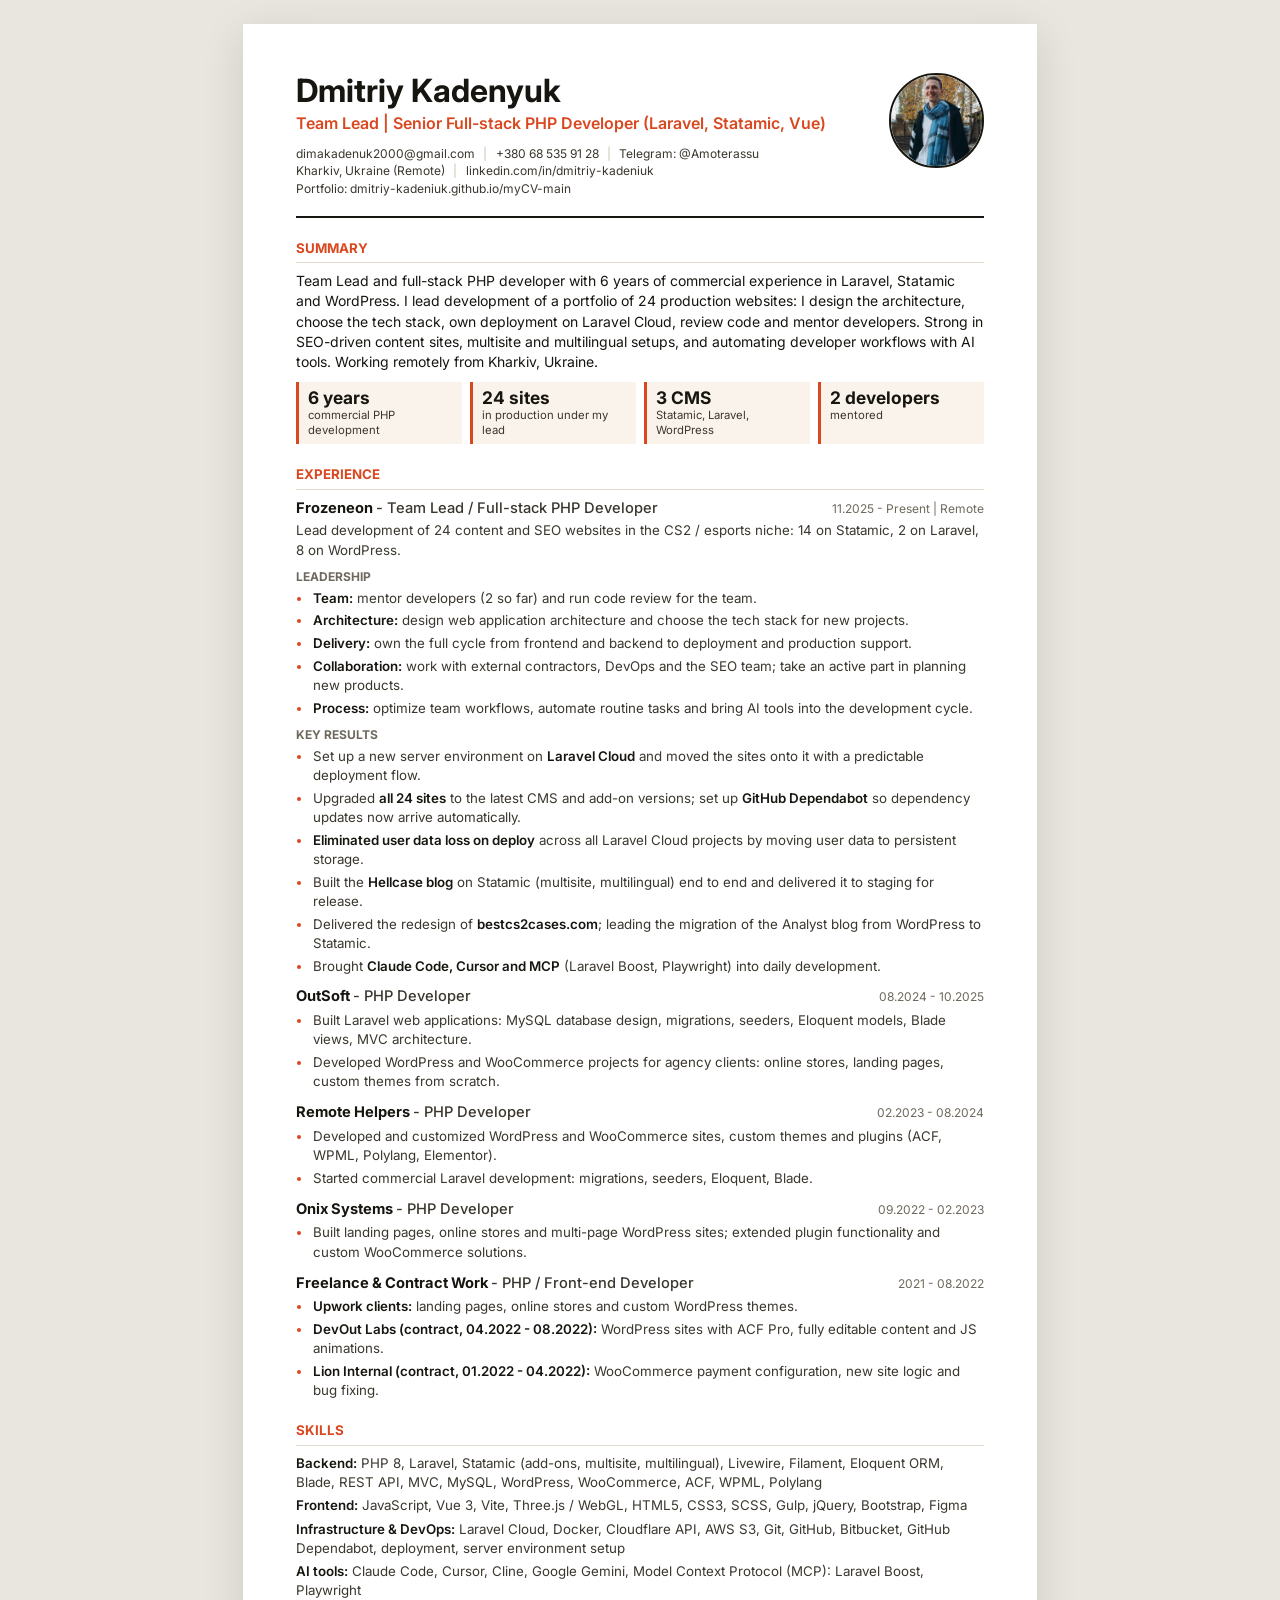
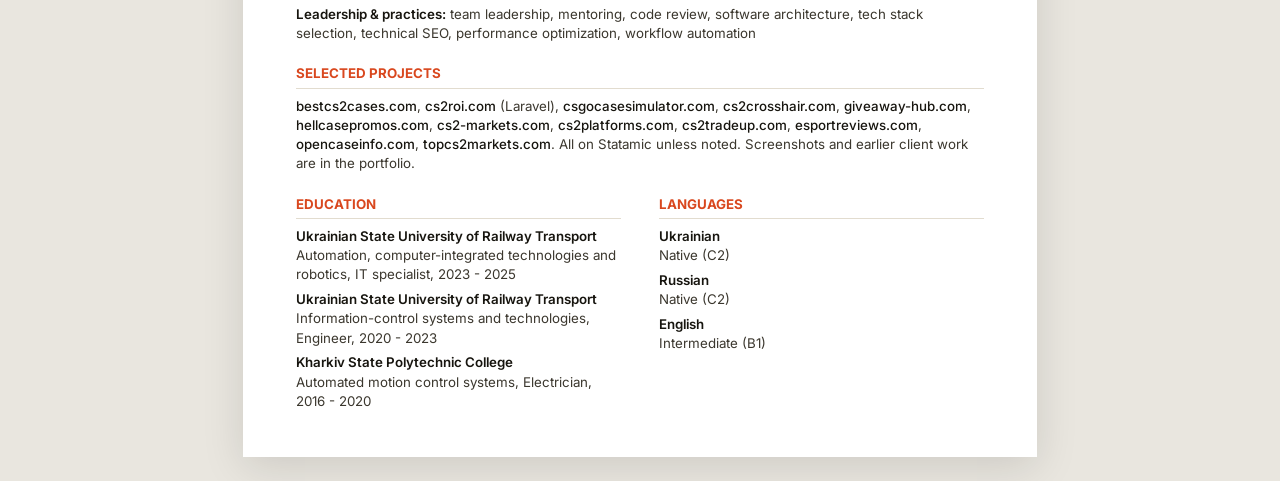
==== cv.html @ c6515e64 "update" ====
<!DOCTYPE html>
<html lang="en">

<head>
    <meta charset="UTF-8">
    <meta name="viewport" content="width=device-width, initial-scale=1.0">
    <meta name="robots" content="noindex">
    <title>Dmitriy Kadenyuk - CV</title>
    <!-- Source for dmitriy-kadeniuk_cv.pdf: one column, plain text, standard section names (ATS / AI friendly) -->
    <link rel="preconnect" href="https://fonts.googleapis.com">
    <link rel="preconnect" href="https://fonts.gstatic.com" crossorigin>
    <link href="https://fonts.googleapis.com/css2?family=Inter:wght@400;500;600;700&display=swap" rel="stylesheet">
    <style>
        @page { size: A4; margin: 13mm 14mm 12mm; }

        :root {
            --ink: #17150f;
            --ink-2: #3b372e;
            --muted: #6f695d;
            --line: #e2dccf;
            --accent: #d9481f;
            --soft: #faf3ec;
        }

        * { box-sizing: border-box; margin: 0; padding: 0; }

        html { background: #e9e6df; }

        body {
            font-family: "Inter", Arial, Helvetica, sans-serif;
            font-size: 10pt;
            line-height: 1.45;
            color: var(--ink);
            -webkit-print-color-adjust: exact;
            print-color-adjust: exact;
        }

        .page {
            width: 210mm;
            min-height: 297mm;
            margin: 24px auto;
            padding: 13mm 14mm 12mm;
            background: #fff;
            box-shadow: 0 10px 40px rgba(0, 0, 0, .12);
        }

        a { color: inherit; text-decoration: none; }
        ul { list-style: none; }

        /* Header */
        /* No position:relative/absolute anywhere: Chrome emits positioned layers out of reading order in PDFs */
        header { padding-bottom: 5mm; border-bottom: 2pt solid var(--ink); display: flow-root; }
        h1 { font-size: 24pt; line-height: 1.1; font-weight: 700; }
        .title { font-size: 12pt; font-weight: 600; color: var(--accent); margin-top: 3pt; }
        .contacts { margin-top: 7pt; font-size: 9pt; color: var(--ink-2); }
        .contacts span { white-space: nowrap; }
        .contacts i { font-style: normal; color: #c9c1b1; margin: 0 4pt; }
        .photo {
            float: right; margin-left: 8mm;
            width: 25mm; height: 25mm; border-radius: 50%;
            object-fit: cover; object-position: center 25%;
            border: 1.5pt solid var(--ink);
        }

        /* Sections */
        section { margin-top: 5.5mm; }
        h2 {
            font-size: 10pt; font-weight: 700; text-transform: uppercase;
            color: var(--accent); padding-bottom: 3pt; margin-bottom: 6pt;
            border-bottom: 0.75pt solid var(--line);
            break-after: avoid;
        }
        p { color: var(--ink-2); }

        .summary { font-size: 10.5pt; color: var(--ink); }

        /* Highlight strip */
        .highlights { display: flex; gap: 6pt; margin-top: 7pt; }
        .highlights li {
            flex: 1; background: var(--soft); border-left: 2.5pt solid var(--accent);
            padding: 5pt 7pt; font-size: 8.5pt; color: var(--ink-2); line-height: 1.3;
        }
        .highlights b { display: block; font-size: 13pt; color: var(--ink); line-height: 1.15; }

        /* Bullets */
        .bullets { list-style: disc; padding-left: 12pt; }
        .bullets li { margin-top: 2.5pt; color: var(--ink-2); padding-left: 1pt; }
        .bullets li::marker { color: var(--accent); }
        .bullets b { color: var(--ink); font-weight: 600; }

        /* Jobs */
        .job { margin-top: 8pt; break-inside: avoid; }
        .job:first-of-type { margin-top: 0; }
        .job__head { display: flex; justify-content: space-between; align-items: baseline; gap: 10pt; }
        .job h3 { font-size: 11pt; font-weight: 700; }
        .job h3 .role { font-weight: 500; color: var(--ink-2); }
        .job__date { font-size: 9pt; color: var(--muted); white-space: nowrap; }
        .job > p { margin-top: 2pt; }
        .sub { font-size: 9pt; font-weight: 700; text-transform: uppercase; color: var(--muted); margin-top: 6pt; }

        /* Skills */
        .skills li { margin-top: 3pt; color: var(--ink-2); }
        .skills b { color: var(--ink); font-weight: 600; }

        /* Two small columns at the end: each column is a complete block, so reading order stays intact */
        .cols { display: flex; gap: 10mm; }
        .cols > section { flex: 1; }
        .edu li { margin-top: 4pt; color: var(--ink-2); }
        .edu b { display: block; color: var(--ink); font-weight: 600; }

        .projects { color: var(--ink-2); }
        .projects a { color: var(--ink); font-weight: 500; }

        @media print {
            html { background: #fff; }
            .page { width: auto; min-height: 0; margin: 0; padding: 0; box-shadow: none; }
        }
    </style>
</head>

<body>
    <div class="page">
        <header>
            <img class="photo" src="assets/img/my1.jpg" alt="">
            <h1>Dmitriy Kadenyuk</h1>
            <div class="title">Team Lead | Senior Full-stack PHP Developer (Laravel, Statamic, Vue)</div>
            <div class="contacts">
                <span><a href="mailto:dimakadenuk2000@gmail.com">dimakadenuk2000@gmail.com</a></span> <i>|</i>
                <span><a href="tel:+380685359128">+380 68 535 91 28</a></span> <i>|</i>
                <span><a href="https://t.me/Amoterassu">Telegram: @Amoterassu</a></span>
                <br>
                <span>Kharkiv, Ukraine (Remote)</span> <i>|</i>
                <span><a href="https://www.linkedin.com/in/dmitriy-kadeniuk/">linkedin.com/in/dmitriy-kadeniuk</a></span>
                <br>
                <span><a href="https://dmitriy-kadeniuk.github.io/myCV-main/">Portfolio: dmitriy-kadeniuk.github.io/myCV-main</a></span>
            </div>
        </header>

        <section>
            <h2>Summary</h2>
            <p class="summary">
                Team Lead and full-stack PHP developer with 6 years of commercial experience in Laravel, Statamic and
                WordPress. I lead development of a portfolio of 24 production websites: I design the architecture,
                choose the tech stack, own deployment on Laravel Cloud, review code and mentor developers. Strong in
                SEO-driven content sites, multisite and multilingual setups, and automating developer workflows with
                AI tools. Working remotely from Kharkiv, Ukraine.
            </p>
            <ul class="highlights">
                <li><b>6 years</b>commercial PHP development</li>
                <li><b>24 sites</b>in production under my lead</li>
                <li><b>3 CMS</b>Statamic, Laravel, WordPress</li>
                <li><b>2 developers</b>mentored</li>
            </ul>
        </section>

        <section>
            <h2>Experience</h2>

            <div class="job">
                <div class="job__head">
                    <h3>Frozeneon <span class="role">- Team Lead / Full-stack PHP Developer</span></h3>
                    <span class="job__date">11.2025 - Present | Remote</span>
                </div>
                <p>Lead development of 24 content and SEO websites in the CS2 / esports niche: 14 on Statamic, 2 on
                    Laravel, 8 on WordPress.</p>

                <div class="sub">Leadership</div>
                <ul class="bullets">
                    <li><b>Team:</b> mentor developers (2 so far) and run code review for the team.</li>
                    <li><b>Architecture:</b> design web application architecture and choose the tech stack for new projects.</li>
                    <li><b>Delivery:</b> own the full cycle from frontend and backend to deployment and production support.</li>
                    <li><b>Collaboration:</b> work with external contractors, DevOps and the SEO team; take an active part in planning new products.</li>
                    <li><b>Process:</b> optimize team workflows, automate routine tasks and bring AI tools into the development cycle.</li>
                </ul>

                <div class="sub">Key results</div>
                <ul class="bullets">
                    <li>Set up a new server environment on <b>Laravel Cloud</b> and moved the sites onto it with a predictable deployment flow.</li>
                    <li>Upgraded <b>all 24 sites</b> to the latest CMS and add-on versions; set up <b>GitHub Dependabot</b> so dependency updates now arrive automatically.</li>
                    <li><b>Eliminated user data loss on deploy</b> across all Laravel Cloud projects by moving user data to persistent storage.</li>
                    <li>Built the <b>Hellcase blog</b> on Statamic (multisite, multilingual) end to end and delivered it to staging for release.</li>
                    <li>Delivered the redesign of <b>bestcs2cases.com</b>; leading the migration of the Analyst blog from WordPress to Statamic.</li>
                    <li>Brought <b>Claude Code, Cursor and MCP</b> (Laravel Boost, Playwright) into daily development.</li>
                </ul>
            </div>

            <div class="job">
                <div class="job__head">
                    <h3>OutSoft <span class="role">- PHP Developer</span></h3>
                    <span class="job__date">08.2024 - 10.2025</span>
                </div>
                <ul class="bullets">
                    <li>Built Laravel web applications: MySQL database design, migrations, seeders, Eloquent models, Blade views, MVC architecture.</li>
                    <li>Developed WordPress and WooCommerce projects for agency clients: online stores, landing pages, custom themes from scratch.</li>
                </ul>
            </div>

            <div class="job">
                <div class="job__head">
                    <h3>Remote Helpers <span class="role">- PHP Developer</span></h3>
                    <span class="job__date">02.2023 - 08.2024</span>
                </div>
                <ul class="bullets">
                    <li>Developed and customized WordPress and WooCommerce sites, custom themes and plugins (ACF, WPML, Polylang, Elementor).</li>
                    <li>Started commercial Laravel development: migrations, seeders, Eloquent, Blade.</li>
                </ul>
            </div>

            <div class="job">
                <div class="job__head">
                    <h3>Onix Systems <span class="role">- PHP Developer</span></h3>
                    <span class="job__date">09.2022 - 02.2023</span>
                </div>
                <ul class="bullets">
                    <li>Built landing pages, online stores and multi-page WordPress sites; extended plugin functionality and custom WooCommerce solutions.</li>
                </ul>
            </div>

            <div class="job">
                <div class="job__head">
                    <h3>Freelance &amp; Contract Work <span class="role">- PHP / Front-end Developer</span></h3>
                    <span class="job__date">2021 - 08.2022</span>
                </div>
                <ul class="bullets">
                    <li><b>Upwork clients:</b> landing pages, online stores and custom WordPress themes.</li>
                    <li><b>DevOut Labs (contract, 04.2022 - 08.2022):</b> WordPress sites with ACF Pro, fully editable content and JS animations.</li>
                    <li><b>Lion Internal (contract, 01.2022 - 04.2022):</b> WooCommerce payment configuration, new site logic and bug fixing.</li>
                </ul>
            </div>
        </section>

        <section>
            <h2>Skills</h2>
            <ul class="skills">
                <li><b>Backend:</b> PHP 8, Laravel, Statamic (add-ons, multisite, multilingual), Livewire, Filament, Eloquent ORM, Blade, REST API, MVC, MySQL, WordPress, WooCommerce, ACF, WPML, Polylang</li>
                <li><b>Frontend:</b> JavaScript, Vue 3, Vite, Three.js / WebGL, HTML5, CSS3, SCSS, Gulp, jQuery, Bootstrap, Figma</li>
                <li><b>Infrastructure &amp; DevOps:</b> Laravel Cloud, Docker, Cloudflare API, AWS S3, Git, GitHub, Bitbucket, GitHub Dependabot, deployment, server environment setup</li>
                <li><b>AI tools:</b> Claude Code, Cursor, Cline, Google Gemini, Model Context Protocol (MCP): Laravel Boost, Playwright</li>
                <li><b>Leadership &amp; practices:</b> team leadership, mentoring, code review, software architecture, tech stack selection, technical SEO, performance optimization, workflow automation</li>
            </ul>
        </section>

        <section>
            <h2>Selected Projects</h2>
            <p class="projects">
                <a href="https://bestcs2cases.com/">bestcs2cases.com</a>,
                <a href="https://cs2roi.com/">cs2roi.com</a> (Laravel),
                <a href="https://csgocasesimulator.com/">csgocasesimulator.com</a>,
                <a href="https://cs2crosshair.com/">cs2crosshair.com</a>,
                <a href="https://giveaway-hub.com/">giveaway-hub.com</a>,
                <a href="https://hellcasepromos.com/">hellcasepromos.com</a>,
                <a href="https://cs2-markets.com/">cs2-markets.com</a>,
                <a href="https://cs2platforms.com/">cs2platforms.com</a>,
                <a href="https://cs2tradeup.com/">cs2tradeup.com</a>,
                <a href="https://esportreviews.com/">esportreviews.com</a>,
                <a href="https://opencaseinfo.com/">opencaseinfo.com</a>,
                <a href="https://topcs2markets.com/">topcs2markets.com</a>.
                All on Statamic unless noted. Screenshots and earlier client work are in the portfolio.
            </p>
        </section>

        <div class="cols">
            <section>
                <h2>Education</h2>
                <ul class="edu">
                    <li><b>Ukrainian State University of Railway Transport</b>Automation, computer-integrated technologies and robotics, IT specialist, 2023 - 2025</li>
                    <li><b>Ukrainian State University of Railway Transport</b>Information-control systems and technologies, Engineer, 2020 - 2023</li>
                    <li><b>Kharkiv State Polytechnic College</b>Automated motion control systems, Electrician, 2016 - 2020</li>
                </ul>
            </section>
            <section>
                <h2>Languages</h2>
                <ul class="edu">
                    <li><b>Ukrainian</b>Native (C2)</li>
                    <li><b>Russian</b>Native (C2)</li>
                    <li><b>English</b>Intermediate (B1)</li>
                </ul>
            </section>
        </div>
    </div>
</body>

</html>
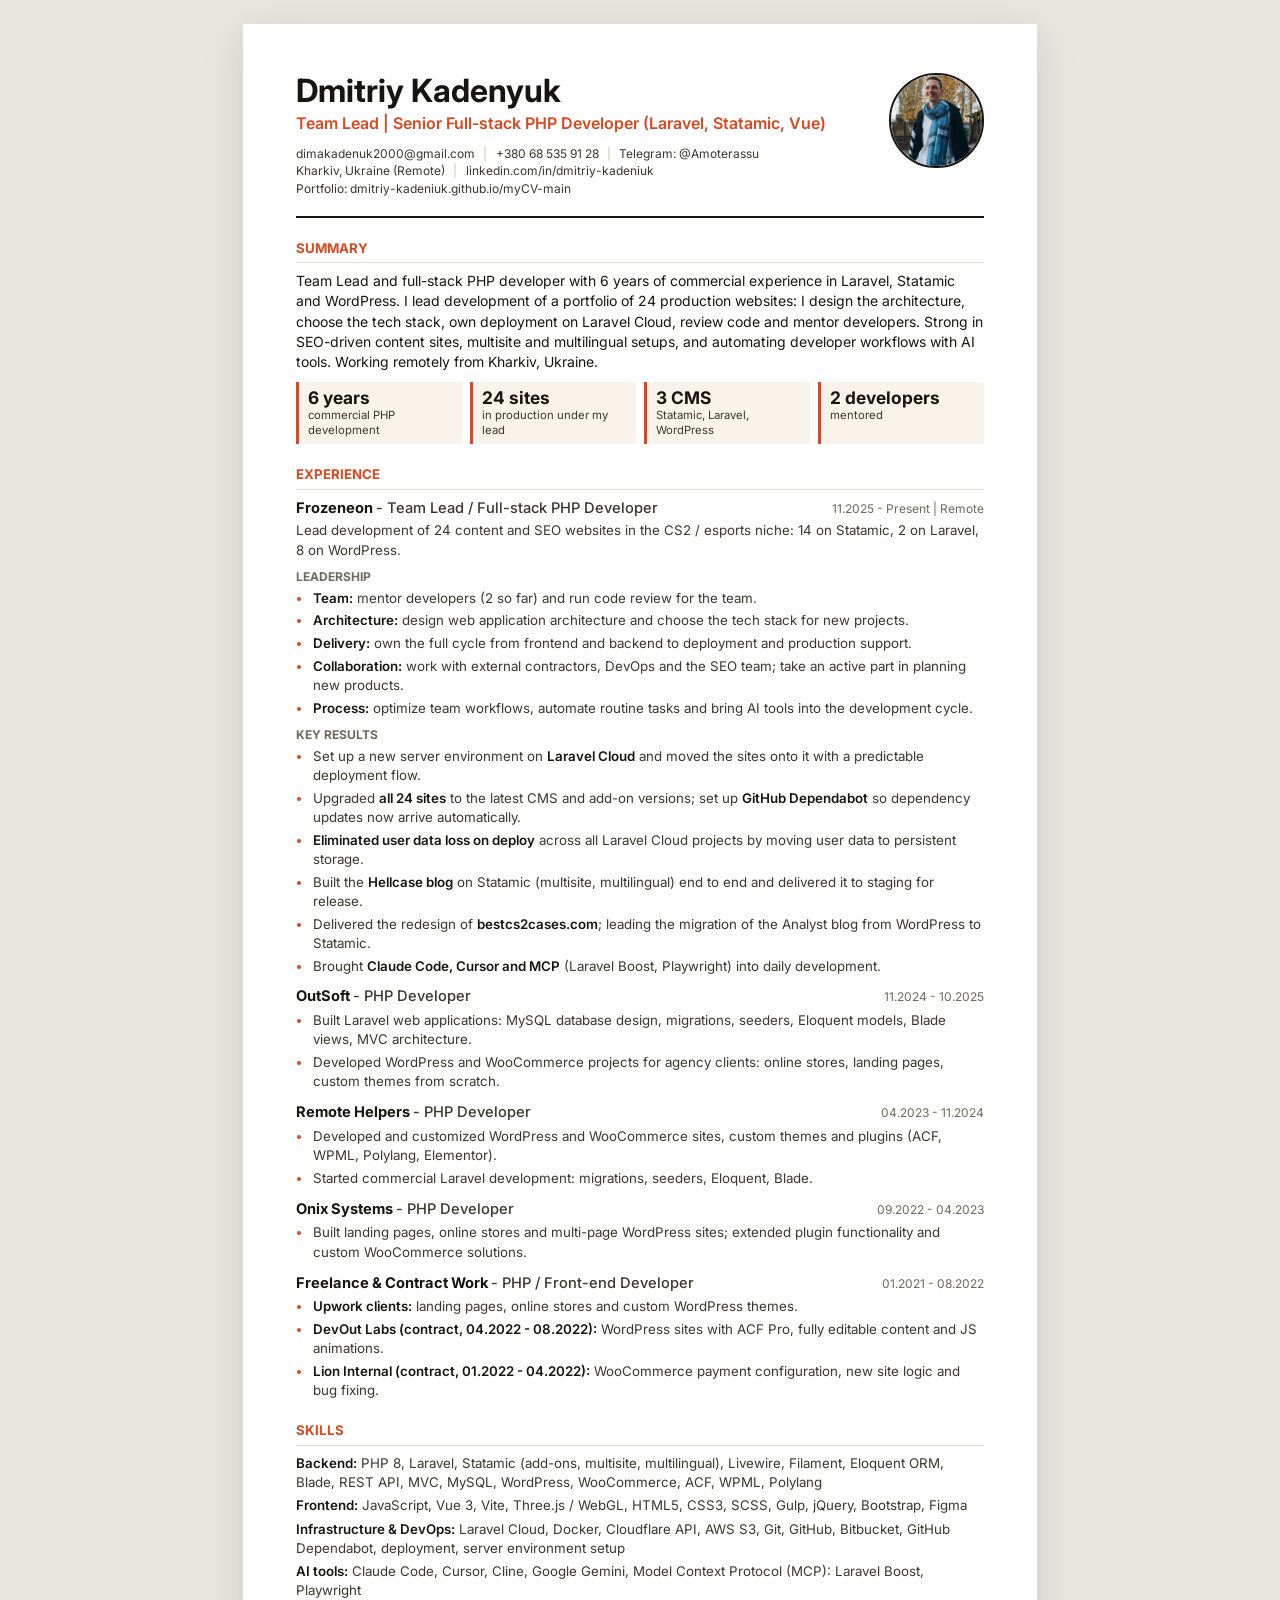
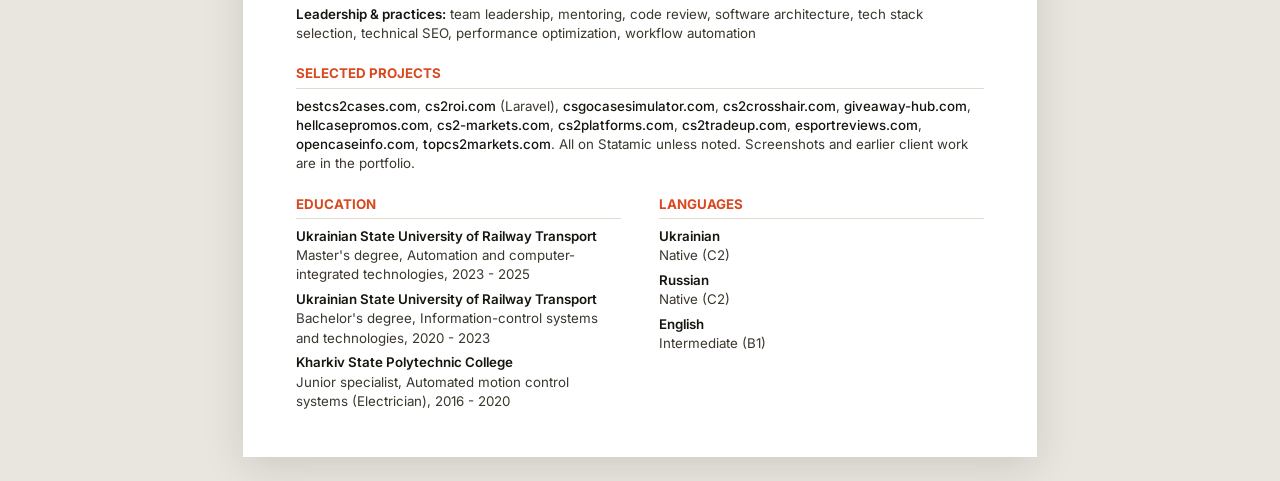
==== commit 78787016: "update" ====
--- a/cv.html
+++ b/cv.html
@@ -187,7 +187,7 @@
             <div class="job">
                 <div class="job__head">
                     <h3>OutSoft <span class="role">- PHP Developer</span></h3>
-                    <span class="job__date">08.2024 - 10.2025</span>
+                    <span class="job__date">11.2024 - 10.2025</span>
                 </div>
                 <ul class="bullets">
                     <li>Built Laravel web applications: MySQL database design, migrations, seeders, Eloquent models, Blade views, MVC architecture.</li>
@@ -198,7 +198,7 @@
             <div class="job">
                 <div class="job__head">
                     <h3>Remote Helpers <span class="role">- PHP Developer</span></h3>
-                    <span class="job__date">02.2023 - 08.2024</span>
+                    <span class="job__date">04.2023 - 11.2024</span>
                 </div>
                 <ul class="bullets">
                     <li>Developed and customized WordPress and WooCommerce sites, custom themes and plugins (ACF, WPML, Polylang, Elementor).</li>
@@ -209,7 +209,7 @@
             <div class="job">
                 <div class="job__head">
                     <h3>Onix Systems <span class="role">- PHP Developer</span></h3>
-                    <span class="job__date">09.2022 - 02.2023</span>
+                    <span class="job__date">09.2022 - 04.2023</span>
                 </div>
                 <ul class="bullets">
                     <li>Built landing pages, online stores and multi-page WordPress sites; extended plugin functionality and custom WooCommerce solutions.</li>
@@ -219,7 +219,7 @@
             <div class="job">
                 <div class="job__head">
                     <h3>Freelance &amp; Contract Work <span class="role">- PHP / Front-end Developer</span></h3>
-                    <span class="job__date">2021 - 08.2022</span>
+                    <span class="job__date">01.2021 - 08.2022</span>
                 </div>
                 <ul class="bullets">
                     <li><b>Upwork clients:</b> landing pages, online stores and custom WordPress themes.</li>
@@ -263,9 +263,9 @@
             <section>
                 <h2>Education</h2>
                 <ul class="edu">
-                    <li><b>Ukrainian State University of Railway Transport</b>Automation, computer-integrated technologies and robotics, IT specialist, 2023 - 2025</li>
-                    <li><b>Ukrainian State University of Railway Transport</b>Information-control systems and technologies, Engineer, 2020 - 2023</li>
-                    <li><b>Kharkiv State Polytechnic College</b>Automated motion control systems, Electrician, 2016 - 2020</li>
+                    <li><b>Ukrainian State University of Railway Transport</b>Master's degree, Automation and computer-integrated technologies, 2023 - 2025</li>
+                    <li><b>Ukrainian State University of Railway Transport</b>Bachelor's degree, Information-control systems and technologies, 2020 - 2023</li>
+                    <li><b>Kharkiv State Polytechnic College</b>Junior specialist, Automated motion control systems (Electrician), 2016 - 2020</li>
                 </ul>
             </section>
             <section>
